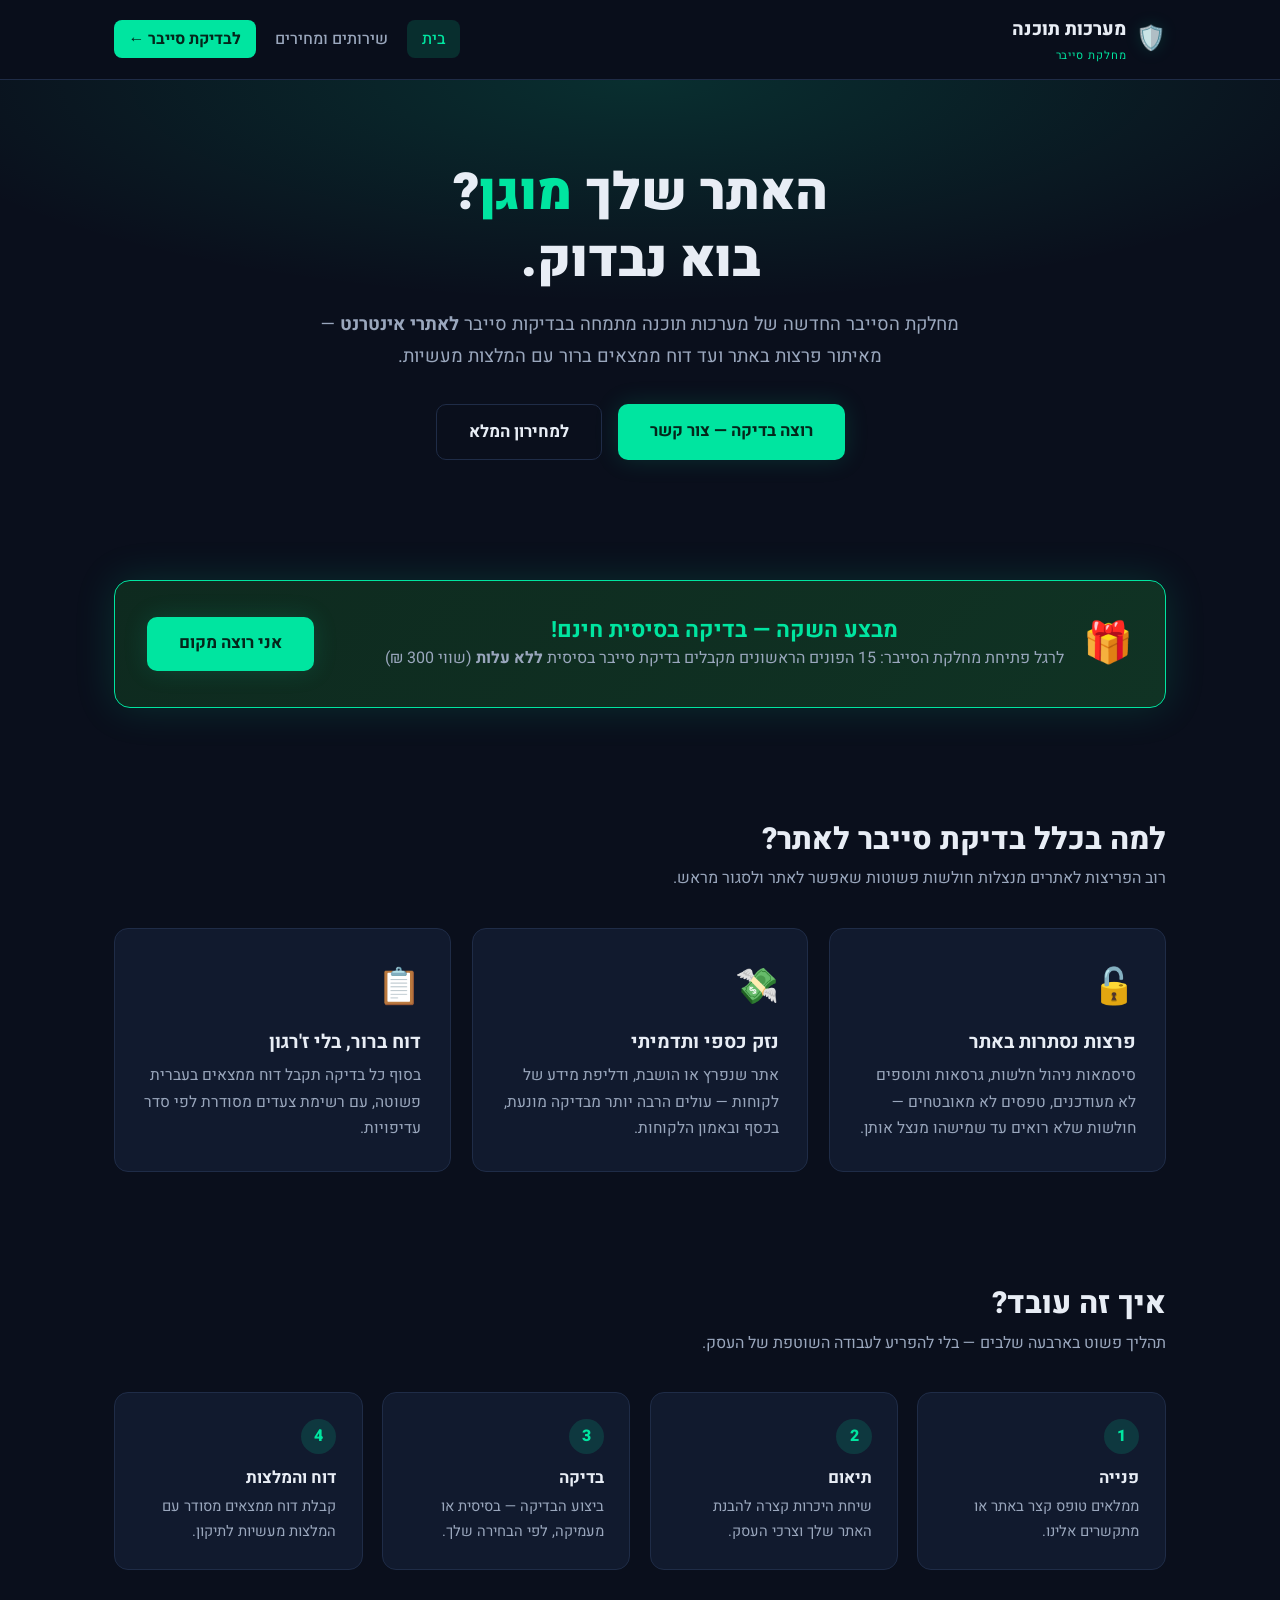
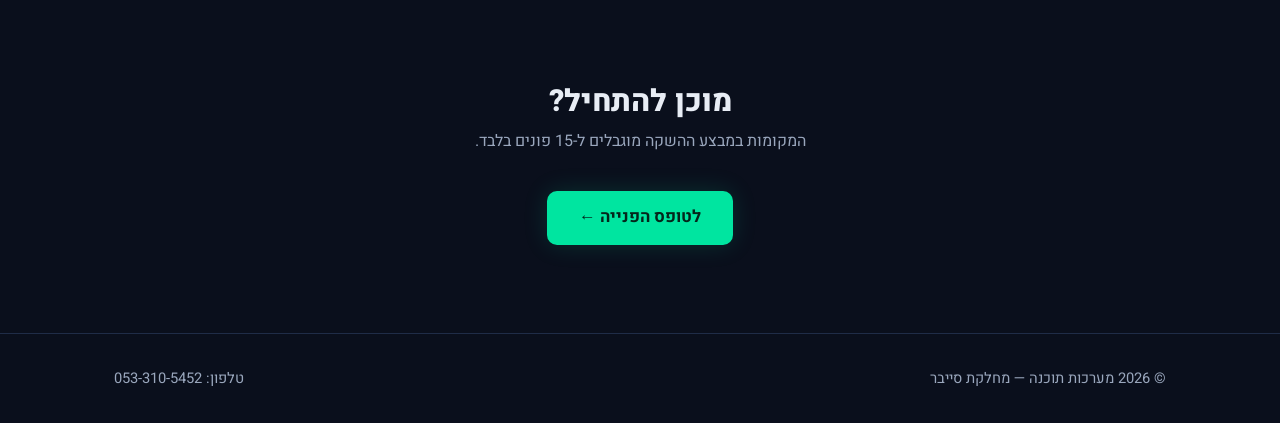
==== index.html @ 04ba47b1 "אתר מחלקת סייבר — מערכות תוכנה Co-Authored-By: Claude Fable 5 <noreply@anthropic.com>" ====
<!DOCTYPE html>
<html lang="he" dir="rtl">
<head>
  <meta charset="UTF-8">
  <meta name="viewport" content="width=device-width, initial-scale=1.0">
  <title>מערכות תוכנה — מחלקת סייבר | בדיקות סייבר לאתרי אינטרנט</title>
  <meta name="description" content="מחלקת הסייבר של מערכות תוכנה — בדיקות סייבר לאתרי אינטרנט. מבצע השקה: בדיקה בסיסית חינם ל-15 הפונים הראשונים!">
  <link rel="preconnect" href="https://fonts.googleapis.com">
  <link href="https://fonts.googleapis.com/css2?family=Heebo:wght@400;500;700;800;900&display=swap" rel="stylesheet">
  <link rel="stylesheet" href="style.css">
</head>
<body>

<header>
  <div class="nav">
    <a href="index.html" class="logo">
      <span class="shield">🛡️</span>
      <span>מערכות תוכנה<small>מחלקת סייבר</small></span>
    </a>
    <nav>
      <ul>
        <li><a href="index.html" class="active">בית</a></li>
        <li><a href="services.html">שירותים ומחירים</a></li>
        <li><a href="contact.html" class="cta">לבדיקת סייבר &larr;</a></li>
      </ul>
    </nav>
  </div>
</header>

<main>

  <section class="hero">
    <div class="container">
      <h1>האתר שלך <span class="highlight">מוגן</span>?<br>בוא נבדוק.</h1>
      <p>
        מחלקת הסייבר החדשה של מערכות תוכנה מתמחה בבדיקות סייבר <strong>לאתרי אינטרנט</strong> —
        מאיתור פרצות באתר ועד דוח ממצאים ברור עם המלצות מעשיות.
      </p>
      <div class="hero-buttons">
        <a href="contact.html" class="btn btn-primary">רוצה בדיקה — צור קשר</a>
        <a href="services.html" class="btn btn-outline">למחירון המלא</a>
      </div>
    </div>
  </section>

  <section>
    <div class="container">
      <div class="promo-banner">
        <span class="gift">🎁</span>
        <div>
          <h3>מבצע השקה — בדיקה בסיסית חינם!</h3>
          <p>לרגל פתיחת מחלקת הסייבר: 15 הפונים הראשונים מקבלים בדיקת סייבר בסיסית <strong>ללא עלות</strong> (שווי 300&nbsp;₪)</p>
        </div>
        <a href="contact.html" class="btn btn-primary">אני רוצה מקום</a>
      </div>
    </div>
  </section>

  <section>
    <div class="container">
      <h2 class="section-title">למה בכלל בדיקת סייבר לאתר?</h2>
      <p class="section-sub">רוב הפריצות לאתרים מנצלות חולשות פשוטות שאפשר לאתר ולסגור מראש.</p>
      <div class="cards">
        <div class="card">
          <span class="icon">🔓</span>
          <h3>פרצות נסתרות באתר</h3>
          <p>סיסמאות ניהול חלשות, גרסאות ותוספים לא מעודכנים, טפסים לא מאובטחים — חולשות שלא רואים עד שמישהו מנצל אותן.</p>
        </div>
        <div class="card">
          <span class="icon">💸</span>
          <h3>נזק כספי ותדמיתי</h3>
          <p>אתר שנפרץ או הושבת, ודליפת מידע של לקוחות — עולים הרבה יותר מבדיקה מונעת, בכסף ובאמון הלקוחות.</p>
        </div>
        <div class="card">
          <span class="icon">📋</span>
          <h3>דוח ברור, בלי ז'רגון</h3>
          <p>בסוף כל בדיקה תקבל דוח ממצאים בעברית פשוטה, עם רשימת צעדים מסודרת לפי סדר עדיפויות.</p>
        </div>
      </div>
    </div>
  </section>

  <section>
    <div class="container">
      <h2 class="section-title">איך זה עובד?</h2>
      <p class="section-sub">תהליך פשוט בארבעה שלבים — בלי להפריע לעבודה השוטפת של העסק.</p>
      <div class="steps">
        <div class="step">
          <h3>פנייה</h3>
          <p>ממלאים טופס קצר באתר או מתקשרים אלינו.</p>
        </div>
        <div class="step">
          <h3>תיאום</h3>
          <p>שיחת היכרות קצרה להבנת האתר שלך וצרכי העסק.</p>
        </div>
        <div class="step">
          <h3>בדיקה</h3>
          <p>ביצוע הבדיקה — בסיסית או מעמיקה, לפי הבחירה שלך.</p>
        </div>
        <div class="step">
          <h3>דוח והמלצות</h3>
          <p>קבלת דוח ממצאים מסודר עם המלצות מעשיות לתיקון.</p>
        </div>
      </div>
    </div>
  </section>

  <section class="center">
    <div class="container">
      <h2 class="section-title">מוכן להתחיל?</h2>
      <p class="section-sub" style="margin-inline: auto;">המקומות במבצע ההשקה מוגבלים ל-15 פונים בלבד.</p>
      <a href="contact.html" class="btn btn-primary">לטופס הפנייה &larr;</a>
    </div>
  </section>

</main>

<footer>
  <div class="container">
    <span>© 2026 מערכות תוכנה — מחלקת סייבר</span>
    <span>טלפון: <a href="tel:0533105452" dir="ltr">053-310-5452</a></span>
  </div>
</footer>

</body>
</html>
---- style.css ----
/* ===== מערכות תוכנה — מחלקת סייבר ===== */
:root {
  --bg: #0a0f1c;
  --bg-card: #111a2e;
  --bg-card-hover: #16223c;
  --accent: #00e5a0;
  --accent-dark: #00b87f;
  --accent-glow: rgba(0, 229, 160, 0.15);
  --text: #e8edf5;
  --text-muted: #9aa7bd;
  --border: #1f2c47;
  --danger: #ff5470;
}

* { margin: 0; padding: 0; box-sizing: border-box; }

html { scroll-behavior: smooth; }

body {
  font-family: 'Heebo', sans-serif;
  background: var(--bg);
  color: var(--text);
  line-height: 1.7;
  min-height: 100vh;
  display: flex;
  flex-direction: column;
}

/* ===== ניווט ===== */
header {
  position: sticky;
  top: 0;
  z-index: 100;
  background: rgba(10, 15, 28, 0.92);
  backdrop-filter: blur(10px);
  border-bottom: 1px solid var(--border);
}

.nav {
  max-width: 1100px;
  margin: 0 auto;
  padding: 0.9rem 1.5rem;
  display: flex;
  align-items: center;
  justify-content: space-between;
  gap: 1rem;
  flex-wrap: wrap;
}

.logo {
  display: flex;
  align-items: center;
  gap: 0.6rem;
  text-decoration: none;
  color: var(--text);
  font-weight: 800;
  font-size: 1.15rem;
}

.logo .shield {
  font-size: 1.5rem;
  filter: drop-shadow(0 0 8px var(--accent-glow));
}

.logo small {
  display: block;
  font-size: 0.7rem;
  font-weight: 400;
  color: var(--accent);
  letter-spacing: 0.08em;
}

nav ul {
  display: flex;
  gap: 0.3rem;
  list-style: none;
  flex-wrap: wrap;
}

nav a {
  color: var(--text-muted);
  text-decoration: none;
  padding: 0.45rem 0.9rem;
  border-radius: 8px;
  font-weight: 500;
  transition: all 0.2s;
}

nav a:hover { color: var(--text); background: var(--bg-card); }

nav a.active { color: var(--accent); background: var(--accent-glow); }

nav a.cta {
  background: var(--accent);
  color: #04261b;
  font-weight: 700;
}

nav a.cta:hover { background: var(--accent-dark); color: #04261b; }

/* ===== מבנה כללי ===== */
main { flex: 1; }

.container {
  max-width: 1100px;
  margin: 0 auto;
  padding: 0 1.5rem;
}

section { padding: 3.5rem 0; }

h1, h2, h3 { line-height: 1.3; }

.section-title {
  font-size: 1.9rem;
  font-weight: 800;
  margin-bottom: 0.4rem;
}

.section-sub {
  color: var(--text-muted);
  margin-bottom: 2.2rem;
  max-width: 600px;
}

/* ===== Hero ===== */
.hero {
  padding: 5rem 0 4rem;
  text-align: center;
  background:
    radial-gradient(ellipse 60% 50% at 50% 0%, var(--accent-glow), transparent);
}

.hero h1 {
  font-size: clamp(2rem, 5vw, 3.2rem);
  font-weight: 900;
  margin-bottom: 1rem;
}

.hero h1 .highlight { color: var(--accent); }

.hero p {
  font-size: 1.15rem;
  color: var(--text-muted);
  max-width: 640px;
  margin: 0 auto 2rem;
}

.hero-buttons {
  display: flex;
  gap: 1rem;
  justify-content: center;
  flex-wrap: wrap;
}

/* ===== כפתורים ===== */
.btn {
  display: inline-block;
  padding: 0.8rem 2rem;
  border-radius: 10px;
  font-weight: 700;
  font-size: 1.05rem;
  text-decoration: none;
  transition: all 0.2s;
  border: none;
  cursor: pointer;
  font-family: inherit;
}

.btn-primary {
  background: var(--accent);
  color: #04261b;
  box-shadow: 0 0 25px var(--accent-glow);
}

.btn-primary:hover { background: var(--accent-dark); transform: translateY(-2px); }

.btn-outline {
  border: 1.5px solid var(--border);
  color: var(--text);
}

.btn-outline:hover { border-color: var(--accent); color: var(--accent); }

/* ===== באנר מבצע ===== */
.promo-banner {
  background: linear-gradient(135deg, #0e2a1f, #103324);
  border: 1.5px solid var(--accent);
  border-radius: 16px;
  padding: 1.8rem 2rem;
  display: flex;
  align-items: center;
  gap: 1.2rem;
  flex-wrap: wrap;
  justify-content: center;
  text-align: center;
  box-shadow: 0 0 40px var(--accent-glow);
}

.promo-banner .gift { font-size: 2.5rem; }

.promo-banner h3 { font-size: 1.4rem; color: var(--accent); }

.promo-banner p { color: var(--text-muted); }

.promo-banner .btn { margin-inline-start: auto; }

@media (max-width: 700px) {
  .promo-banner { flex-direction: column; }
  .promo-banner .btn { margin-inline-start: 0; }
}

/* ===== כרטיסים ===== */
.cards {
  display: grid;
  grid-template-columns: repeat(auto-fit, minmax(260px, 1fr));
  gap: 1.3rem;
}

.card {
  background: var(--bg-card);
  border: 1px solid var(--border);
  border-radius: 14px;
  padding: 1.8rem;
  transition: all 0.25s;
}

.card:hover {
  background: var(--bg-card-hover);
  border-color: var(--accent);
  transform: translateY(-4px);
}

.card .icon { font-size: 2.2rem; margin-bottom: 0.8rem; display: block; }

.card h3 { font-size: 1.2rem; margin-bottom: 0.5rem; }

.card p { color: var(--text-muted); font-size: 0.97rem; }

/* ===== מחירון ===== */
.pricing {
  display: grid;
  grid-template-columns: repeat(auto-fit, minmax(290px, 1fr));
  gap: 1.5rem;
  max-width: 800px;
  margin: 0 auto;
}

.price-card {
  background: var(--bg-card);
  border: 1px solid var(--border);
  border-radius: 18px;
  padding: 2.2rem 1.8rem;
  text-align: center;
  position: relative;
  transition: all 0.25s;
}

.price-card:hover { transform: translateY(-5px); border-color: var(--accent); }

.price-card.featured {
  border: 1.5px solid var(--accent);
  box-shadow: 0 0 35px var(--accent-glow);
}

.price-card .badge {
  position: absolute;
  top: -14px;
  right: 50%;
  transform: translateX(50%);
  background: var(--accent);
  color: #04261b;
  font-weight: 800;
  font-size: 0.8rem;
  padding: 0.25rem 1rem;
  border-radius: 999px;
  white-space: nowrap;
}

.price-card h3 { font-size: 1.3rem; margin-bottom: 0.3rem; }

.price-card .price {
  font-size: 2.8rem;
  font-weight: 900;
  color: var(--accent);
  margin: 0.6rem 0;
}

.price-card .price small { font-size: 1.1rem; color: var(--text-muted); font-weight: 400; }

.price-card .free-note {
  color: var(--accent);
  font-weight: 700;
  font-size: 0.95rem;
  margin-bottom: 1rem;
}

.price-card ul {
  list-style: none;
  text-align: right;
  margin: 1.3rem 0 1.8rem;
  color: var(--text-muted);
}

.price-card ul li {
  padding: 0.45rem 0;
  border-bottom: 1px dashed var(--border);
}

.price-card ul li::before {
  content: "✓ ";
  color: var(--accent);
  font-weight: 700;
}

/* ===== טופס ===== */
.form-wrap {
  max-width: 620px;
  margin: 0 auto;
  background: var(--bg-card);
  border: 1px solid var(--border);
  border-radius: 18px;
  padding: 2.5rem;
}

.form-group { margin-bottom: 1.3rem; }

label {
  display: block;
  font-weight: 600;
  margin-bottom: 0.4rem;
  font-size: 0.95rem;
}

label .req { color: var(--danger); }

input, select, textarea {
  width: 100%;
  padding: 0.75rem 1rem;
  background: var(--bg);
  border: 1.5px solid var(--border);
  border-radius: 10px;
  color: var(--text);
  font-family: inherit;
  font-size: 1rem;
  transition: border-color 0.2s;
}

input:focus, select:focus, textarea:focus {
  outline: none;
  border-color: var(--accent);
}

textarea { resize: vertical; min-height: 110px; }

.form-note {
  font-size: 0.85rem;
  color: var(--text-muted);
  margin-top: 1rem;
  text-align: center;
}

/* ===== פרטי קשר ===== */
.contact-methods {
  display: grid;
  grid-template-columns: repeat(auto-fit, minmax(220px, 1fr));
  gap: 1.2rem;
  max-width: 800px;
  margin: 0 auto 3rem;
}

.contact-card {
  background: var(--bg-card);
  border: 1px solid var(--border);
  border-radius: 14px;
  padding: 1.5rem;
  text-align: center;
  text-decoration: none;
  color: var(--text);
  transition: all 0.25s;
}

.contact-card:hover { border-color: var(--accent); transform: translateY(-3px); }

.contact-card .icon { font-size: 2rem; display: block; margin-bottom: 0.5rem; }

.contact-card strong { display: block; margin-bottom: 0.2rem; }

.contact-card span { color: var(--text-muted); font-size: 0.95rem; direction: ltr; display: inline-block; }

/* ===== שלבי תהליך ===== */
.steps {
  display: grid;
  grid-template-columns: repeat(auto-fit, minmax(200px, 1fr));
  gap: 1.2rem;
  counter-reset: step;
}

.step {
  background: var(--bg-card);
  border: 1px solid var(--border);
  border-radius: 14px;
  padding: 1.6rem;
  position: relative;
}

.step::before {
  counter-increment: step;
  content: counter(step);
  display: inline-flex;
  align-items: center;
  justify-content: center;
  width: 2.2rem;
  height: 2.2rem;
  border-radius: 50%;
  background: var(--accent-glow);
  color: var(--accent);
  font-weight: 800;
  margin-bottom: 0.8rem;
}

.step h3 { font-size: 1.05rem; margin-bottom: 0.3rem; }

.step p { color: var(--text-muted); font-size: 0.92rem; }

/* ===== פוטר ===== */
footer {
  border-top: 1px solid var(--border);
  padding: 2rem 0;
  margin-top: 2rem;
}

footer .container {
  display: flex;
  justify-content: space-between;
  align-items: center;
  gap: 1rem;
  flex-wrap: wrap;
  color: var(--text-muted);
  font-size: 0.92rem;
}

footer a { color: var(--text-muted); text-decoration: none; }
footer a:hover { color: var(--accent); }

.center { text-align: center; }
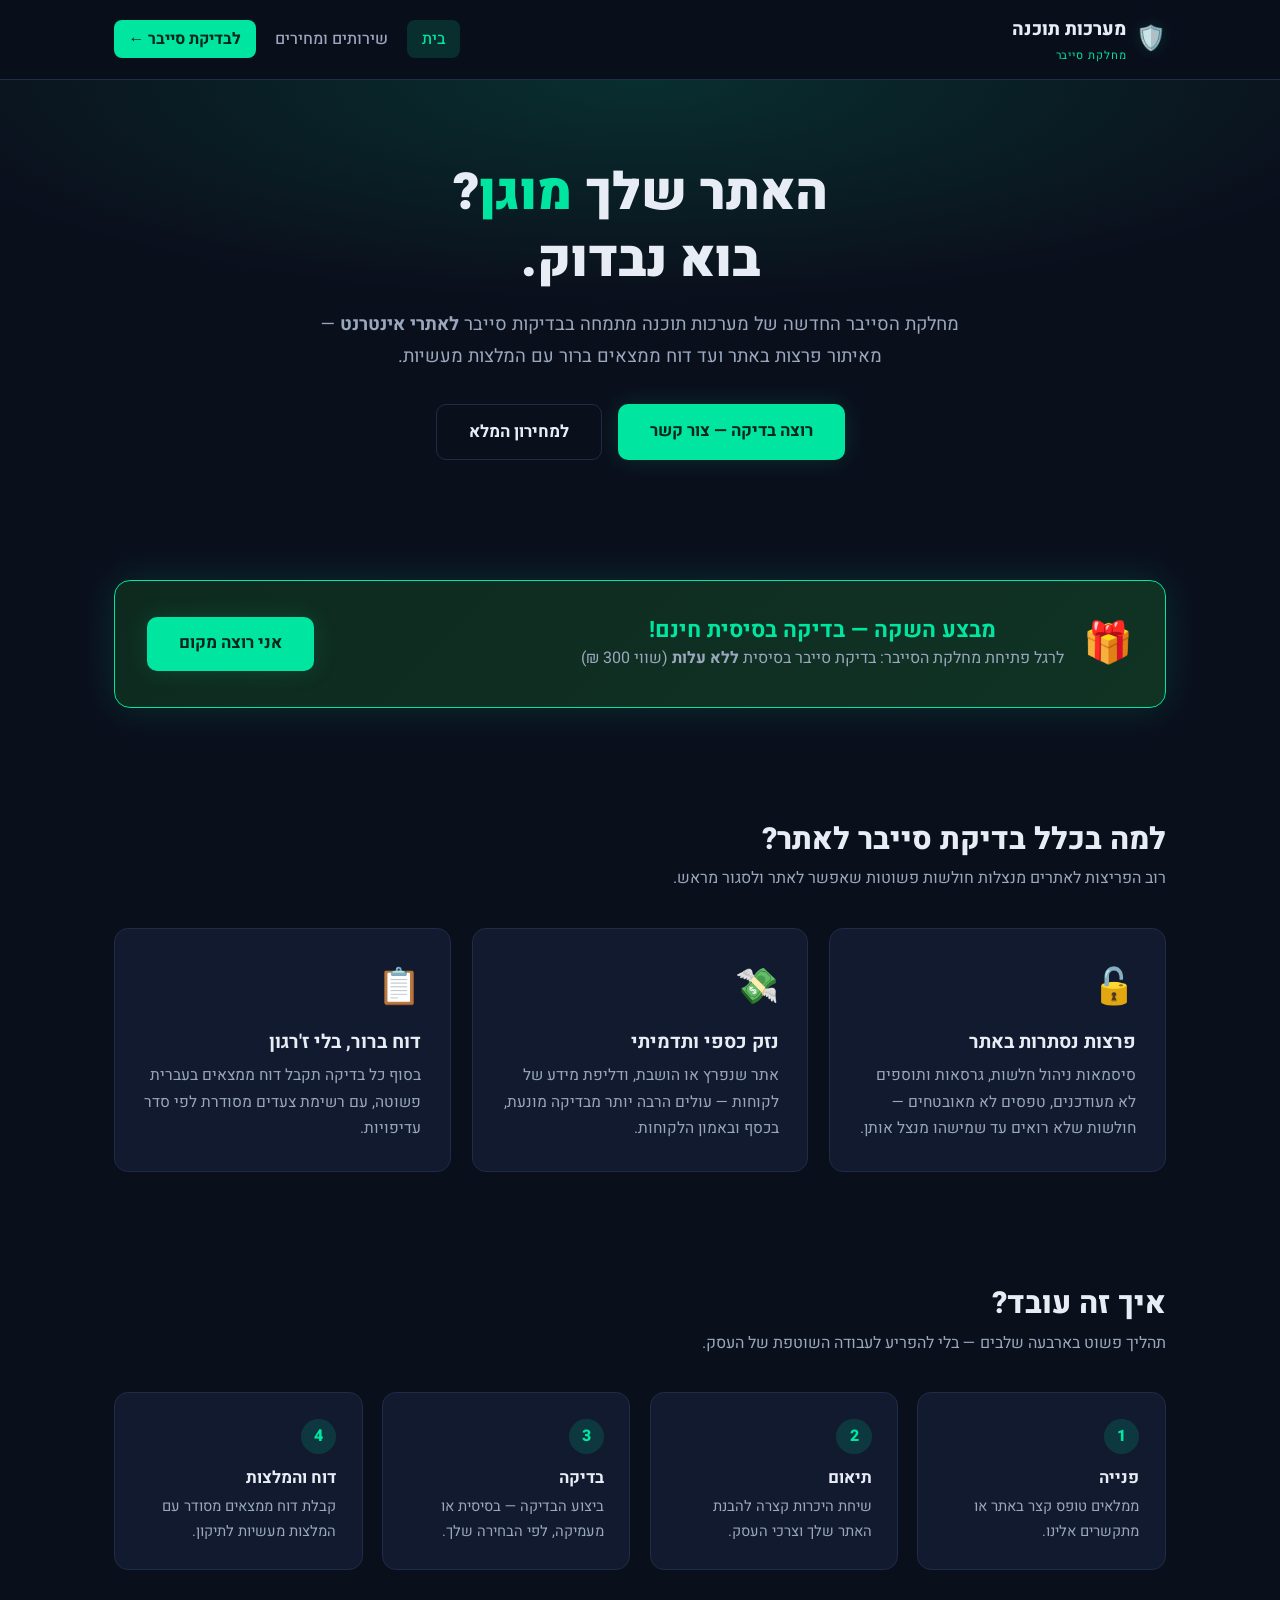
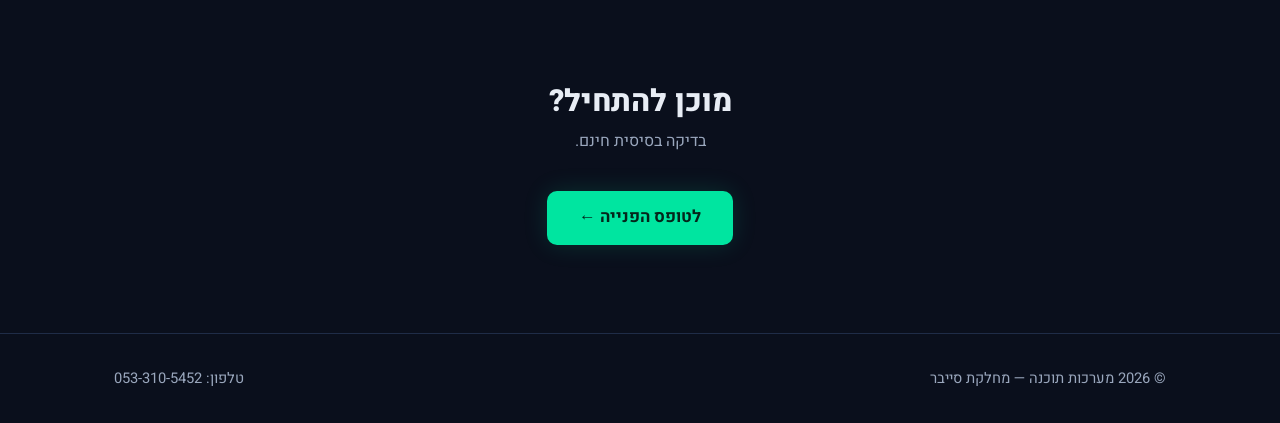
==== commit 020493b5: "Update offer text to "בדיקה בסיסית חינם" Remove the 15-applicant launch-promo limit across all pages" ====
--- a/index.html
+++ b/index.html
@@ -4,10 +4,18 @@
   <meta charset="UTF-8">
   <meta name="viewport" content="width=device-width, initial-scale=1.0">
   <title>מערכות תוכנה — מחלקת סייבר | בדיקות סייבר לאתרי אינטרנט</title>
-  <meta name="description" content="מחלקת הסייבר של מערכות תוכנה — בדיקות סייבר לאתרי אינטרנט. מבצע השקה: בדיקה בסיסית חינם ל-15 הפונים הראשונים!">
+  <meta name="description" content="מחלקת הסייבר של מערכות תוכנה — בדיקות סייבר לאתרי אינטרנט. בדיקה בסיסית חינם!">
   <link rel="preconnect" href="https://fonts.googleapis.com">
   <link href="https://fonts.googleapis.com/css2?family=Heebo:wght@400;500;700;800;900&display=swap" rel="stylesheet">
   <link rel="stylesheet" href="style.css">
+  <!-- Google Analytics -->
+  <script async src="https://www.googletagmanager.com/gtag/js?id=G-RD54PNBW5M"></script>
+  <script>
+    window.dataLayer = window.dataLayer || [];
+    function gtag(){dataLayer.push(arguments);}
+    gtag('js', new Date());
+    gtag('config', 'G-RD54PNBW5M');
+  </script>
 </head>
 <body>
 
@@ -49,7 +57,7 @@
         <span class="gift">🎁</span>
         <div>
           <h3>מבצע השקה — בדיקה בסיסית חינם!</h3>
-          <p>לרגל פתיחת מחלקת הסייבר: 15 הפונים הראשונים מקבלים בדיקת סייבר בסיסית <strong>ללא עלות</strong> (שווי 300&nbsp;₪)</p>
+          <p>לרגל פתיחת מחלקת הסייבר: בדיקת סייבר בסיסית <strong>ללא עלות</strong> (שווי 300&nbsp;₪)</p>
         </div>
         <a href="contact.html" class="btn btn-primary">אני רוצה מקום</a>
       </div>
@@ -108,7 +116,7 @@
   <section class="center">
     <div class="container">
       <h2 class="section-title">מוכן להתחיל?</h2>
-      <p class="section-sub" style="margin-inline: auto;">המקומות במבצע ההשקה מוגבלים ל-15 פונים בלבד.</p>
+      <p class="section-sub" style="margin-inline: auto;">בדיקה בסיסית חינם.</p>
       <a href="contact.html" class="btn btn-primary">לטופס הפנייה &larr;</a>
     </div>
   </section>
--- a/style.css
+++ b/style.css
@@ -353,11 +353,81 @@
 
 textarea { resize: vertical; min-height: 110px; }
 
+/* אייקון לוח השנה — שיהיה נראה ולחיץ על הרקע הכהה */
+input[type="date"] { cursor: pointer; }
+
+input[type="date"]::-webkit-calendar-picker-indicator {
+  filter: invert(1);
+  opacity: 0.8;
+  cursor: pointer;
+  transition: opacity 0.2s;
+}
+
+input[type="date"]::-webkit-calendar-picker-indicator:hover { opacity: 1; }
+
 .form-note {
   font-size: 0.85rem;
   color: var(--text-muted);
   margin-top: 1rem;
   text-align: center;
+}
+
+/* ===== הצהרות / checkbox ===== */
+.consent {
+  display: flex;
+  gap: 0.7rem;
+  align-items: flex-start;
+  background: var(--bg);
+  border: 1.5px solid var(--border);
+  border-radius: 10px;
+  padding: 0.9rem 1rem;
+  margin-bottom: 0.9rem;
+  transition: border-color 0.2s;
+}
+
+.consent:focus-within { border-color: var(--accent); }
+
+.consent input[type="checkbox"] {
+  width: 1.2rem;
+  height: 1.2rem;
+  flex-shrink: 0;
+  margin-top: 0.3rem;
+  accent-color: var(--accent);
+  cursor: pointer;
+}
+
+.consent label {
+  margin-bottom: 0;
+  font-weight: 400;
+  color: var(--text-muted);
+  font-size: 0.93rem;
+  line-height: 1.6;
+  cursor: pointer;
+}
+
+.consent label strong { color: var(--text); font-weight: 700; }
+
+/* ===== ספינר שליחה ===== */
+.btn:disabled {
+  opacity: 0.75;
+  cursor: not-allowed;
+  transform: none !important;
+}
+
+.spinner {
+  display: inline-block;
+  width: 1.1em;
+  height: 1.1em;
+  border: 2.5px solid rgba(4, 38, 27, 0.25);
+  border-top-color: #04261b;
+  border-radius: 50%;
+  animation: spin 0.7s linear infinite;
+  vertical-align: -0.2em;
+  margin-inline-start: 0.5em;
+}
+
+@keyframes spin {
+  to { transform: rotate(360deg); }
 }
 
 /* ===== פרטי קשר ===== */
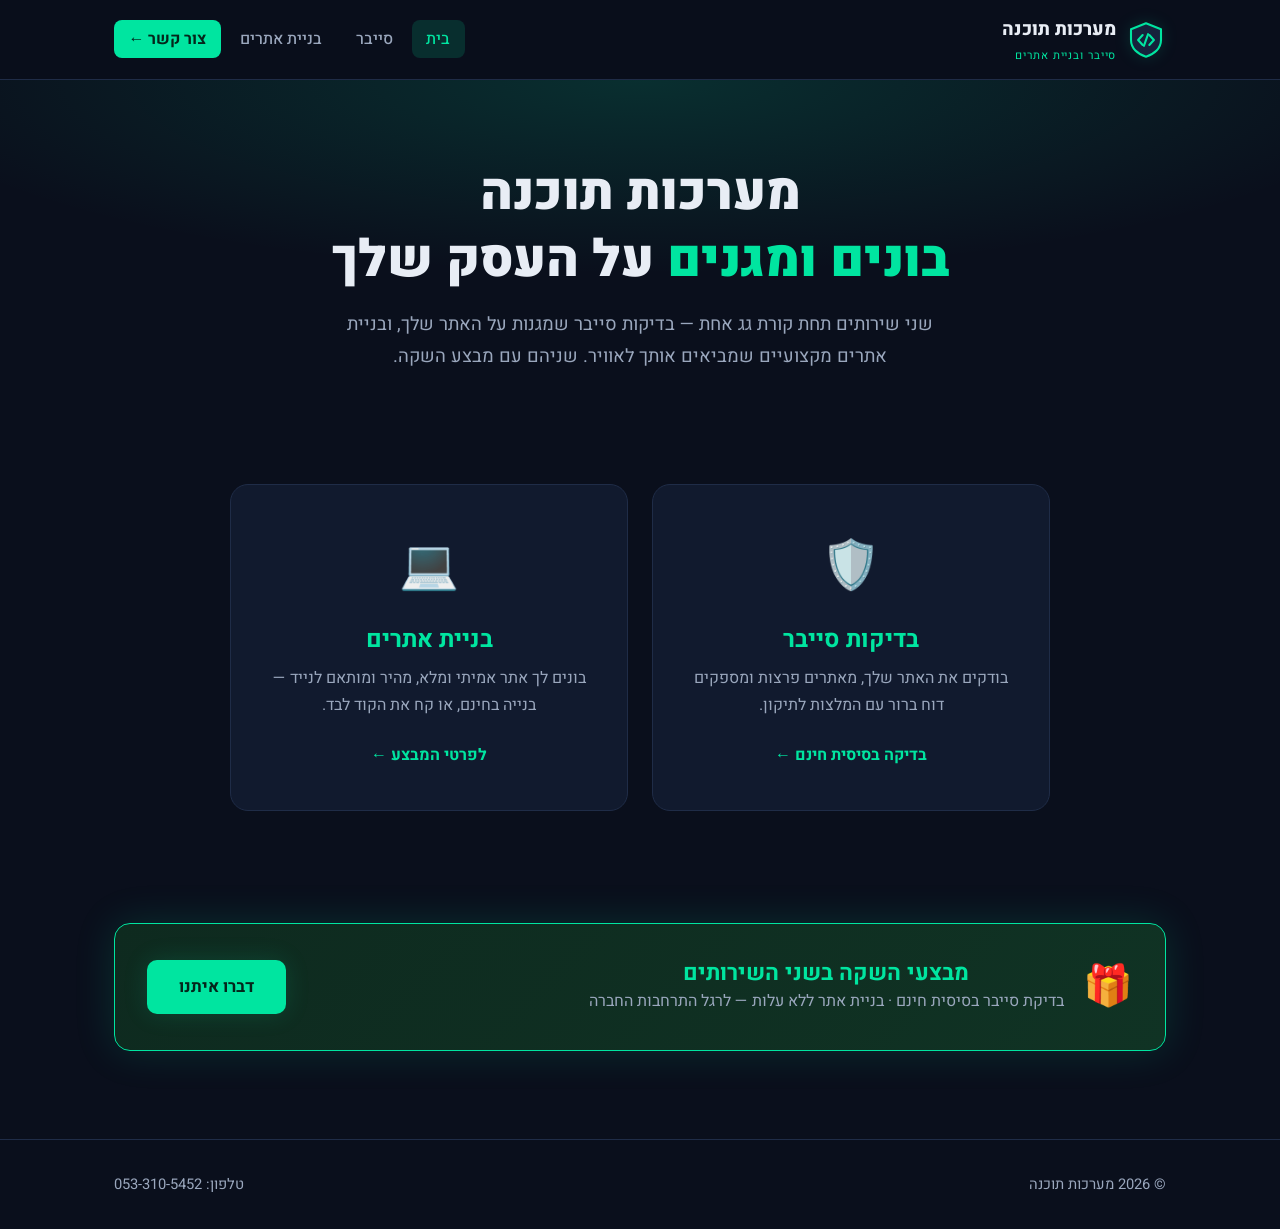
==== commit 5b351895: "איחוד האתר: מחלקת סייבר + בניית אתרים תחת מותג אחד - עמוד בית חדש (index.html) שמוביל לשתי המחלקות -" ====
--- a/index.html
+++ b/index.html
@@ -3,8 +3,8 @@
 <head>
   <meta charset="UTF-8">
   <meta name="viewport" content="width=device-width, initial-scale=1.0">
-  <title>מערכות תוכנה — מחלקת סייבר | בדיקות סייבר לאתרי אינטרנט</title>
-  <meta name="description" content="מחלקת הסייבר של מערכות תוכנה — בדיקות סייבר לאתרי אינטרנט. בדיקה בסיסית חינם!">
+  <title>מערכות תוכנה — בדיקות סייבר ובניית אתרים</title>
+  <meta name="description" content="מערכות תוכנה — שני שירותים תחת קורת גג אחת: בדיקות סייבר לאתרי אינטרנט ובניית אתרים מקצועיים. מבצעי השקה בחינם!">
   <link rel="preconnect" href="https://fonts.googleapis.com">
   <link href="https://fonts.googleapis.com/css2?family=Heebo:wght@400;500;700;800;900&display=swap" rel="stylesheet">
   <link rel="stylesheet" href="style.css">
@@ -22,14 +22,20 @@
 <header>
   <div class="nav">
     <a href="index.html" class="logo">
-      <span class="shield">🛡️</span>
-      <span>מערכות תוכנה<small>מחלקת סייבר</small></span>
+      <svg class="logo-mark" viewBox="0 0 48 48" fill="none" xmlns="http://www.w3.org/2000/svg">
+        <path d="M24 4 L42 11 L42 24 C42 34 34 41 24 44 C14 41 6 34 6 24 L6 11 Z" fill="#16223c" stroke="#00e5a0" stroke-width="2.5" stroke-linejoin="round"/>
+        <path d="M20 18 L14.5 24 L20 30" stroke="#00e5a0" stroke-width="2.5" stroke-linecap="round" stroke-linejoin="round"/>
+        <path d="M28 18 L33.5 24 L28 30" stroke="#00e5a0" stroke-width="2.5" stroke-linecap="round" stroke-linejoin="round"/>
+        <line x1="26.5" y1="17" x2="21.5" y2="31" stroke="#00e5a0" stroke-width="2.5" stroke-linecap="round"/>
+      </svg>
+      <span>מערכות תוכנה<small>סייבר ובניית אתרים</small></span>
     </a>
     <nav>
       <ul>
         <li><a href="index.html" class="active">בית</a></li>
-        <li><a href="services.html">שירותים ומחירים</a></li>
-        <li><a href="contact.html" class="cta">לבדיקת סייבר &larr;</a></li>
+        <li><a href="cyber.html">סייבר</a></li>
+        <li><a href="web.html">בניית אתרים</a></li>
+        <li><a href="contact.html" class="cta">צור קשר &larr;</a></li>
       </ul>
     </nav>
   </div>
@@ -39,85 +45,46 @@
 
   <section class="hero">
     <div class="container">
-      <h1>האתר שלך <span class="highlight">מוגן</span>?<br>בוא נבדוק.</h1>
+      <h1>מערכות תוכנה<br><span class="highlight">בונים ומגנים</span> על העסק שלך</h1>
       <p>
-        מחלקת הסייבר החדשה של מערכות תוכנה מתמחה בבדיקות סייבר <strong>לאתרי אינטרנט</strong> —
-        מאיתור פרצות באתר ועד דוח ממצאים ברור עם המלצות מעשיות.
+        שני שירותים תחת קורת גג אחת — בדיקות סייבר שמגנות על האתר שלך,
+        ובניית אתרים מקצועיים שמביאים אותך לאוויר. שניהם עם מבצע השקה.
       </p>
-      <div class="hero-buttons">
-        <a href="contact.html" class="btn btn-primary">רוצה בדיקה — צור קשר</a>
-        <a href="services.html" class="btn btn-outline">למחירון המלא</a>
-      </div>
     </div>
   </section>
 
-  <section>
+  <section style="padding-top: 1rem;">
     <div class="container">
-      <div class="promo-banner">
-        <span class="gift">🎁</span>
-        <div>
-          <h3>מבצע השקה — בדיקה בסיסית חינם!</h3>
-          <p>לרגל פתיחת מחלקת הסייבר: בדיקת סייבר בסיסית <strong>ללא עלות</strong> (שווי 300&nbsp;₪)</p>
-        </div>
-        <a href="contact.html" class="btn btn-primary">אני רוצה מקום</a>
-      </div>
-    </div>
-  </section>
+      <div class="divisions">
 
-  <section>
-    <div class="container">
-      <h2 class="section-title">למה בכלל בדיקת סייבר לאתר?</h2>
-      <p class="section-sub">רוב הפריצות לאתרים מנצלות חולשות פשוטות שאפשר לאתר ולסגור מראש.</p>
-      <div class="cards">
-        <div class="card">
-          <span class="icon">🔓</span>
-          <h3>פרצות נסתרות באתר</h3>
-          <p>סיסמאות ניהול חלשות, גרסאות ותוספים לא מעודכנים, טפסים לא מאובטחים — חולשות שלא רואים עד שמישהו מנצל אותן.</p>
-        </div>
-        <div class="card">
-          <span class="icon">💸</span>
-          <h3>נזק כספי ותדמיתי</h3>
-          <p>אתר שנפרץ או הושבת, ודליפת מידע של לקוחות — עולים הרבה יותר מבדיקה מונעת, בכסף ובאמון הלקוחות.</p>
-        </div>
-        <div class="card">
-          <span class="icon">📋</span>
-          <h3>דוח ברור, בלי ז'רגון</h3>
-          <p>בסוף כל בדיקה תקבל דוח ממצאים בעברית פשוטה, עם רשימת צעדים מסודרת לפי סדר עדיפויות.</p>
-        </div>
-      </div>
-    </div>
-  </section>
+        <a href="cyber.html" class="division">
+          <span class="d-icon">🛡️</span>
+          <h3>בדיקות סייבר</h3>
+          <p>בודקים את האתר שלך, מאתרים פרצות ומספקים דוח ברור עם המלצות לתיקון.</p>
+          <span class="go">בדיקה בסיסית חינם &larr;</span>
+        </a>
 
-  <section>
-    <div class="container">
-      <h2 class="section-title">איך זה עובד?</h2>
-      <p class="section-sub">תהליך פשוט בארבעה שלבים — בלי להפריע לעבודה השוטפת של העסק.</p>
-      <div class="steps">
-        <div class="step">
-          <h3>פנייה</h3>
-          <p>ממלאים טופס קצר באתר או מתקשרים אלינו.</p>
-        </div>
-        <div class="step">
-          <h3>תיאום</h3>
-          <p>שיחת היכרות קצרה להבנת האתר שלך וצרכי העסק.</p>
-        </div>
-        <div class="step">
-          <h3>בדיקה</h3>
-          <p>ביצוע הבדיקה — בסיסית או מעמיקה, לפי הבחירה שלך.</p>
-        </div>
-        <div class="step">
-          <h3>דוח והמלצות</h3>
-          <p>קבלת דוח ממצאים מסודר עם המלצות מעשיות לתיקון.</p>
-        </div>
+        <a href="web.html" class="division">
+          <span class="d-icon">💻</span>
+          <h3>בניית אתרים</h3>
+          <p>בונים לך אתר אמיתי ומלא, מהיר ומותאם לנייד — בנייה בחינם, או קח את הקוד לבד.</p>
+          <span class="go">לפרטי המבצע &larr;</span>
+        </a>
+
       </div>
     </div>
   </section>
 
   <section class="center">
     <div class="container">
-      <h2 class="section-title">מוכן להתחיל?</h2>
-      <p class="section-sub" style="margin-inline: auto;">בדיקה בסיסית חינם.</p>
-      <a href="contact.html" class="btn btn-primary">לטופס הפנייה &larr;</a>
+      <div class="promo-banner">
+        <span class="gift">🎁</span>
+        <div>
+          <h3>מבצעי השקה בשני השירותים</h3>
+          <p>בדיקת סייבר בסיסית חינם · בניית אתר ללא עלות — לרגל התרחבות החברה</p>
+        </div>
+        <a href="contact.html" class="btn btn-primary">דברו איתנו</a>
+      </div>
     </div>
   </section>
 
@@ -125,7 +92,7 @@
 
 <footer>
   <div class="container">
-    <span>© 2026 מערכות תוכנה — מחלקת סייבר</span>
+    <span>© 2026 מערכות תוכנה</span>
     <span>טלפון: <a href="tel:0533105452" dir="ltr">053-310-5452</a></span>
   </div>
 </footer>
--- a/style.css
+++ b/style.css
@@ -59,6 +59,13 @@
 
 .logo .shield {
   font-size: 1.5rem;
+  filter: drop-shadow(0 0 8px var(--accent-glow));
+}
+
+.logo-mark {
+  width: 40px;
+  height: 40px;
+  flex-shrink: 0;
   filter: drop-shadow(0 0 8px var(--accent-glow));
 }
 
@@ -514,3 +521,42 @@
 footer a:hover { color: var(--accent); }
 
 .center { text-align: center; }
+
+/* ===== כרטיסי מחלקות (עמוד הבית) ===== */
+.divisions {
+  display: grid;
+  grid-template-columns: repeat(auto-fit, minmax(290px, 1fr));
+  gap: 1.5rem;
+  max-width: 820px;
+  margin: 0 auto;
+}
+
+.division {
+  display: block;
+  text-decoration: none;
+  color: var(--text);
+  background: var(--bg-card);
+  border: 1px solid var(--border);
+  border-radius: 18px;
+  padding: 2.6rem 2rem;
+  text-align: center;
+  transition: all 0.25s;
+}
+
+.division:hover {
+  border-color: var(--accent);
+  transform: translateY(-6px);
+  box-shadow: 0 0 35px var(--accent-glow);
+}
+
+.division .d-icon {
+  font-size: 3rem;
+  display: block;
+  margin-bottom: 1rem;
+}
+
+.division h3 { font-size: 1.5rem; margin-bottom: 0.6rem; color: var(--accent); }
+
+.division p { color: var(--text-muted); margin-bottom: 1.4rem; }
+
+.division .go { color: var(--accent); font-weight: 700; }
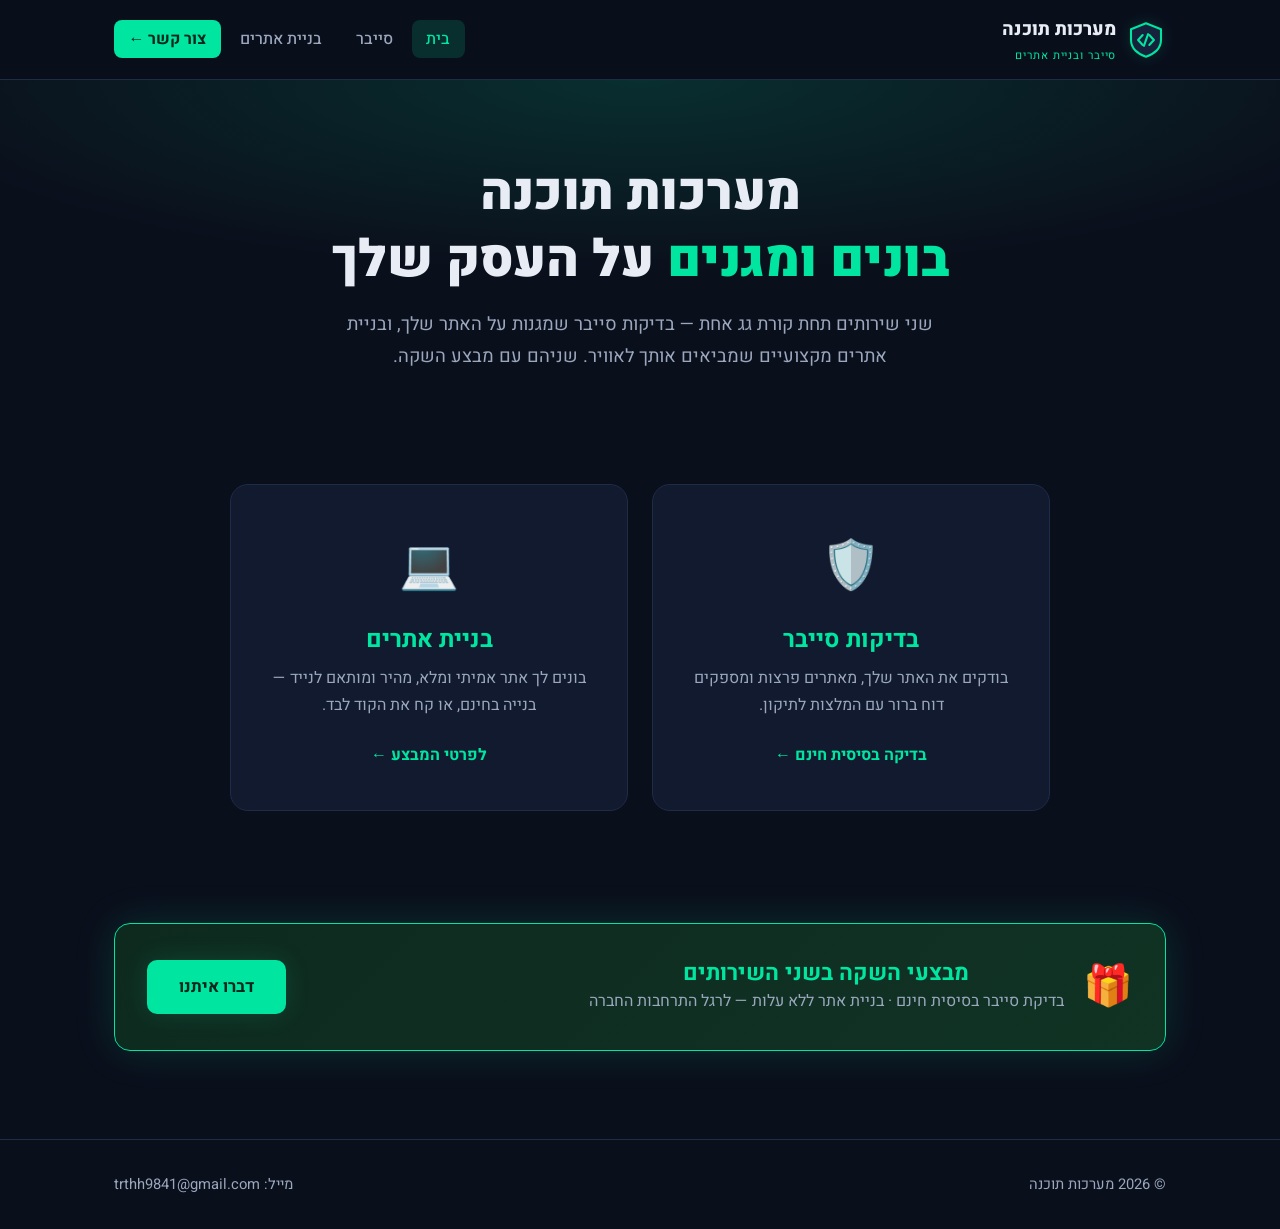
==== commit 2795b858: "עדכון פרטי קשר וטקסט הטופס - החלפת מספר הטלפון במייל trthh9841@gmail.com בכל העמודים - הסרת המילה "ה" ====
--- a/index.html
+++ b/index.html
@@ -93,7 +93,7 @@
 <footer>
   <div class="container">
     <span>© 2026 מערכות תוכנה</span>
-    <span>טלפון: <a href="tel:0533105452" dir="ltr">053-310-5452</a></span>
+    <span>מייל: <a href="mailto:trthh9841@gmail.com" dir="ltr">trthh9841@gmail.com</a></span>
   </div>
 </footer>
 
